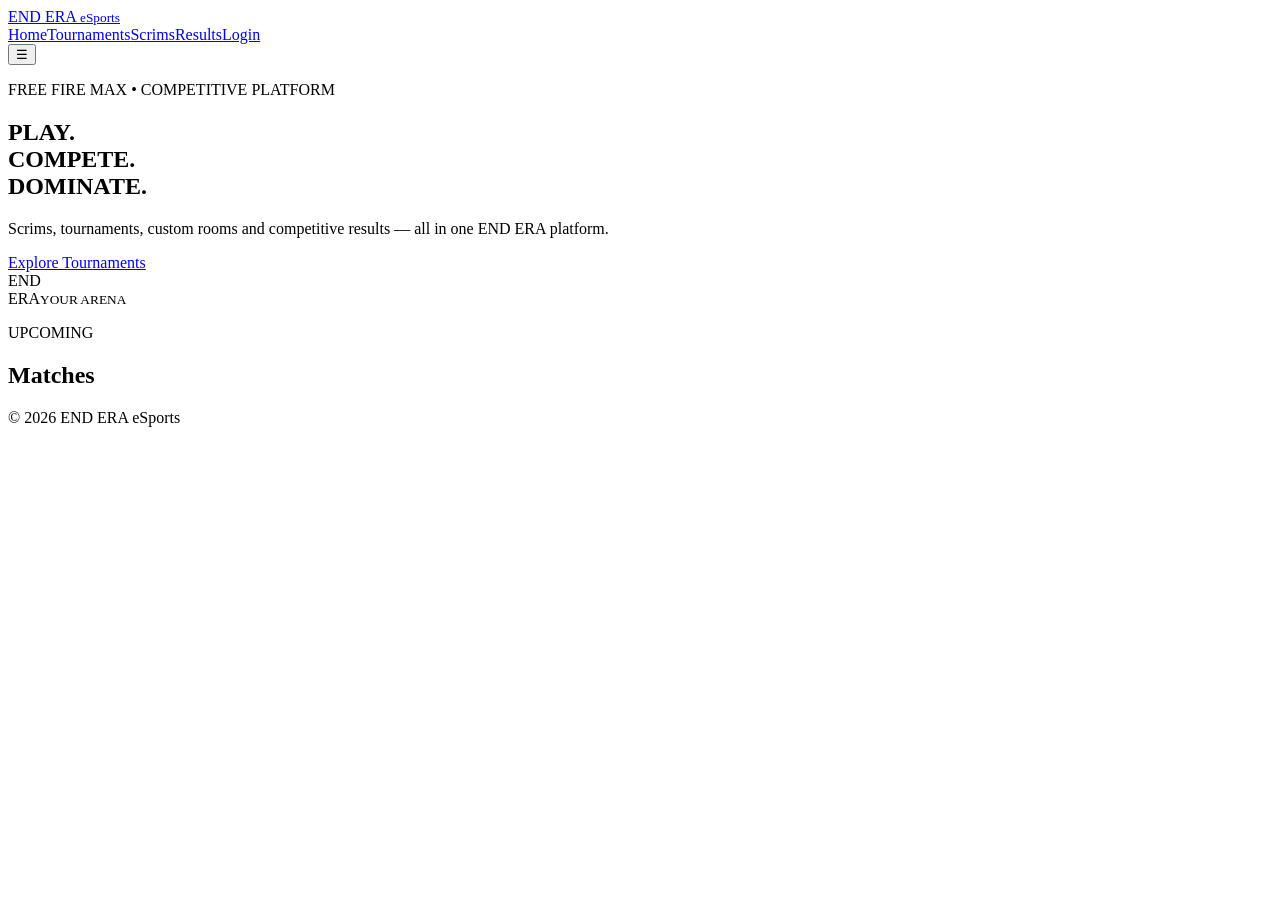
==== index.html @ c97c5773 "Add files via upload" ====
<!doctype html><html><head><meta charset="utf-8"><meta name="viewport" content="width=device-width,initial-scale=1"><title>END ERA eSports</title><link rel="stylesheet" href="assets/style.css"></head><body><header><a class="logo" href="index.html">END ERA <small>eSports</small></a><nav><a href="index.html">Home</a><a href="tournaments.html">Tournaments</a><a href="scrims.html">Scrims</a><a href="results.html">Results</a><a href="login.html">Login</a></nav><button onclick="menu()">☰</button></header><main><section class="hero"><div><p class="gold">FREE FIRE MAX • COMPETITIVE PLATFORM</p><h1>PLAY.<br><span>COMPETE.</span><br>DOMINATE.</h1><p>Scrims, tournaments, custom rooms and competitive results — all in one END ERA platform.</p><a class="btn" href="tournaments.html">Explore Tournaments</a></div><div class="heroMark">END<br>ERA<small>YOUR ARENA</small></div></section><section class="section"><p class="gold">UPCOMING</p><h2>Matches</h2><div id="matches" class="grid"></div></section></main><footer>© 2026 END ERA eSports</footer><script src="assets/app.js"></script><script>renderMatches()</script></body></html>
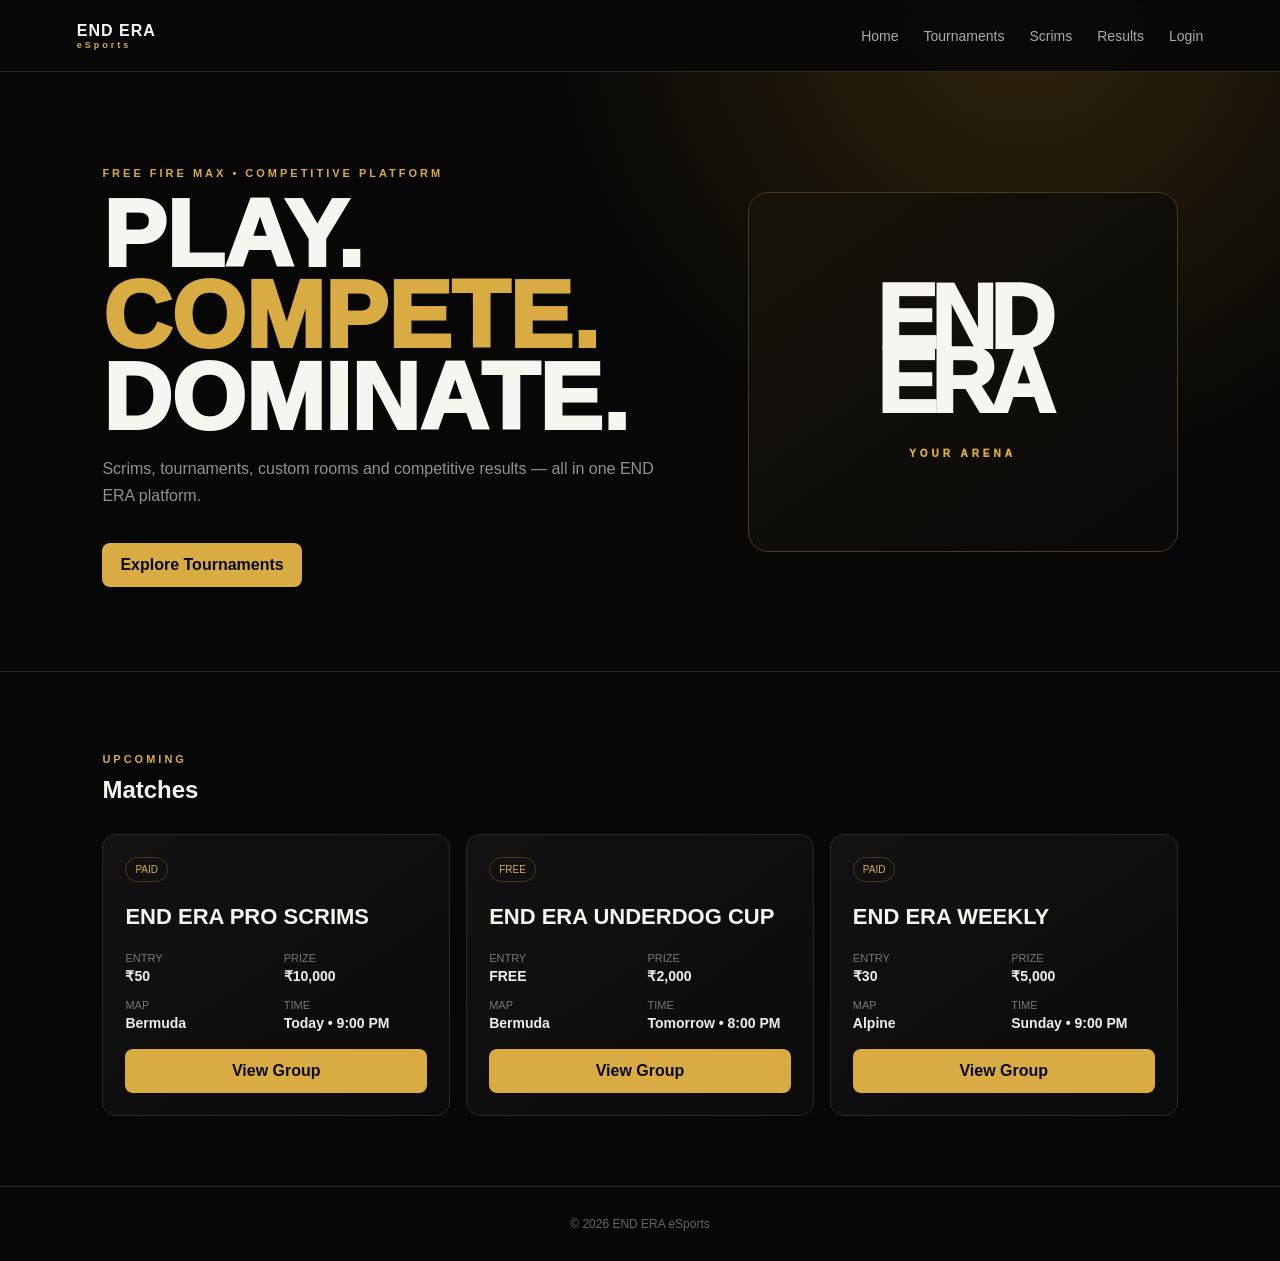
==== commit 7a96e897: "Add files via upload" ====
--- a/index.html
+++ b/index.html
@@ -1 +1 @@
-<!doctype html><html><head><meta charset="utf-8"><meta name="viewport" content="width=device-width,initial-scale=1"><title>END ERA eSports</title><link rel="stylesheet" href="assets/style.css"></head><body><header><a class="logo" href="index.html">END ERA <small>eSports</small></a><nav><a href="index.html">Home</a><a href="tournaments.html">Tournaments</a><a href="scrims.html">Scrims</a><a href="results.html">Results</a><a href="login.html">Login</a></nav><button onclick="menu()">☰</button></header><main><section class="hero"><div><p class="gold">FREE FIRE MAX • COMPETITIVE PLATFORM</p><h1>PLAY.<br><span>COMPETE.</span><br>DOMINATE.</h1><p>Scrims, tournaments, custom rooms and competitive results — all in one END ERA platform.</p><a class="btn" href="tournaments.html">Explore Tournaments</a></div><div class="heroMark">END<br>ERA<small>YOUR ARENA</small></div></section><section class="section"><p class="gold">UPCOMING</p><h2>Matches</h2><div id="matches" class="grid"></div></section></main><footer>© 2026 END ERA eSports</footer><script src="assets/app.js"></script><script>renderMatches()</script></body></html>+<!doctype html><html><head><meta charset="utf-8"><meta name="viewport" content="width=device-width,initial-scale=1"><title>END ERA eSports</title><link rel="stylesheet" href="style.css"></head><body><header><a class="logo" href="index.html">END ERA <small>eSports</small></a><nav><a href="index.html">Home</a><a href="tournaments.html">Tournaments</a><a href="scrims.html">Scrims</a><a href="results.html">Results</a><a href="login.html">Login</a></nav><button onclick="menu()">☰</button></header><main><section class="hero"><div><p class="gold">FREE FIRE MAX • COMPETITIVE PLATFORM</p><h1>PLAY.<br><span>COMPETE.</span><br>DOMINATE.</h1><p>Scrims, tournaments, custom rooms and competitive results — all in one END ERA platform.</p><a class="btn" href="tournaments.html">Explore Tournaments</a></div><div class="heroMark">END<br>ERA<small>YOUR ARENA</small></div></section><section class="section"><p class="gold">UPCOMING</p><h2>Matches</h2><div id="matches" class="grid"></div></section></main><footer>© 2026 END ERA eSports</footer><script src="app.js"></script><script>renderMatches()</script></body></html>
--- a/style.css
+++ b/style.css
@@ -0,0 +1 @@
+:root{--bg:#070707;--card:#101010;--gold:#d9ab43;--text:#f7f5ef;--muted:#929292;--line:#292929}*{box-sizing:border-box}body{margin:0;background:radial-gradient(circle at 80% 0,#30240b 0,transparent 30%),var(--bg);color:var(--text);font-family:Arial,sans-serif}a{text-decoration:none;color:inherit}header{height:72px;padding:0 6%;display:flex;align-items:center;justify-content:space-between;border-bottom:1px solid var(--line);position:sticky;top:0;background:#080808ee;backdrop-filter:blur(10px);z-index:5}.logo{font-weight:900;letter-spacing:1px}.logo small{display:block;color:var(--gold);font-size:9px;letter-spacing:3px}nav{display:flex;gap:25px;color:#aaa;font-size:14px}nav a:hover,nav .active{color:var(--gold)}header button{display:none;background:none;color:white;border:0;font-size:24px}.hero{min-height:600px;padding:80px 8%;display:grid;grid-template-columns:1.2fr .8fr;align-items:center;border-bottom:1px solid var(--line)}.gold{color:var(--gold);letter-spacing:3px;font-size:11px;font-weight:bold}.hero h1{font-size:clamp(52px,8vw,95px);line-height:.86;margin:15px 0;font-weight:950}.hero h1 span{color:var(--gold)}.hero p:not(.gold){color:var(--muted);max-width:580px;line-height:1.7}.btn{display:inline-flex;align-items:center;justify-content:center;padding:13px 18px;background:var(--gold);color:#090909;border:0;border-radius:8px;font-weight:bold;cursor:pointer;margin-top:18px}.heroMark{height:360px;border:1px solid #4b3b18;border-radius:20px;background:linear-gradient(145deg,#17130b,#090909);display:grid;place-content:center;text-align:center;font-size:90px;font-weight:950;line-height:.72;letter-spacing:-6px}.heroMark small{display:block;color:var(--gold);font-size:10px;letter-spacing:4px;margin-top:35px}.section,.page{max-width:1400px;margin:auto;padding:70px 8%}.section h2,.page h1{margin:8px 0 30px}.grid{display:grid;grid-template-columns:repeat(3,1fr);gap:16px}.card,.panel{background:linear-gradient(145deg,#121212,#0b0b0b);border:1px solid var(--line);border-radius:14px;padding:22px}.card:hover{border-color:#5a451b}.card h2{font-size:22px;margin:22px 0}.tag{display:inline-block;border:1px solid #4b3b19;color:var(--gold);padding:6px 9px;border-radius:20px;font-size:10px}.meta{display:grid;grid-template-columns:1fr 1fr;gap:15px;color:#777;font-size:11px}.meta b{display:block;color:#eee;font-size:14px;margin-top:4px}.full{width:100%}.tabs{display:flex;gap:8px;margin-bottom:20px}.tabs button{background:#111;color:#aaa;border:1px solid var(--line);padding:10px 18px;border-radius:8px}.tabs button:hover{border-color:var(--gold);color:var(--gold)}table{width:100%;border-collapse:collapse}th,td{text-align:left;padding:15px;border-bottom:1px solid var(--line)}th{color:var(--gold);font-size:11px}.auth{min-height:calc(100vh - 72px);display:grid;place-items:center;padding:30px}.auth .panel{width:min(430px,100%)}input,select{width:100%;padding:13px;margin:8px 0 13px;background:#080808;color:white;border:1px solid var(--line);border-radius:8px}label{color:#aaa;font-size:12px}.stats{display:grid;grid-template-columns:repeat(3,1fr);gap:16px;margin-bottom:25px}.stats div{padding:22px;background:#111;border:1px solid var(--line);border-radius:12px;text-align:center}.stats b{display:block;color:var(--gold);font-size:35px}.stats span{color:#888;font-size:12px}.adminGrid{display:grid;grid-template-columns:1fr 1fr;gap:16px;margin-bottom:20px}.row{display:flex;justify-content:space-between;gap:10px;padding:15px 0;border-bottom:1px solid var(--line);color:#aaa}.row b{color:#eee}.row a{color:var(--gold)}.room{text-align:center;padding:75px 8%;border-bottom:1px solid var(--line)}.room h1{font-size:clamp(45px,8vw,80px);margin:10px}.count{margin:30px auto 0;width:min(400px,100%);border:1px solid #4b3b18;border-radius:14px;padding:22px;background:#100e09}.count b{display:block;color:var(--gold);font-size:32px}.count small{color:#888}.roomGrid{max-width:1000px;margin:auto;padding:50px 8%;display:grid;grid-template-columns:1fr 1fr;gap:16px}.secret{padding:16px;background:#080808;border:1px solid var(--line);border-radius:9px;margin:12px 0}.secret small{display:block;color:#777}.secret b{font-size:23px;letter-spacing:2px}.secret button{float:right;margin-top:-25px;background:#222;color:var(--gold);border:1px solid #444;padding:7px;border-radius:6px}.teams span{display:block;padding:14px;border-bottom:1px solid var(--line)}footer{text-align:center;color:#666;border-top:1px solid var(--line);padding:30px;font-size:12px}.muted{color:var(--muted)}@media(max-width:800px){header button{display:block}nav{display:none;position:absolute;top:72px;left:0;right:0;background:#090909;padding:20px;flex-direction:column;border-bottom:1px solid var(--line)}nav.show{display:flex}.hero{grid-template-columns:1fr;padding:55px 6%}.heroMark{height:260px;font-size:65px}.section,.page{padding:55px 6%}.grid,.adminGrid,.roomGrid{grid-template-columns:1fr}.stats{grid-template-columns:1fr 1fr}.room{padding:55px 6%}}
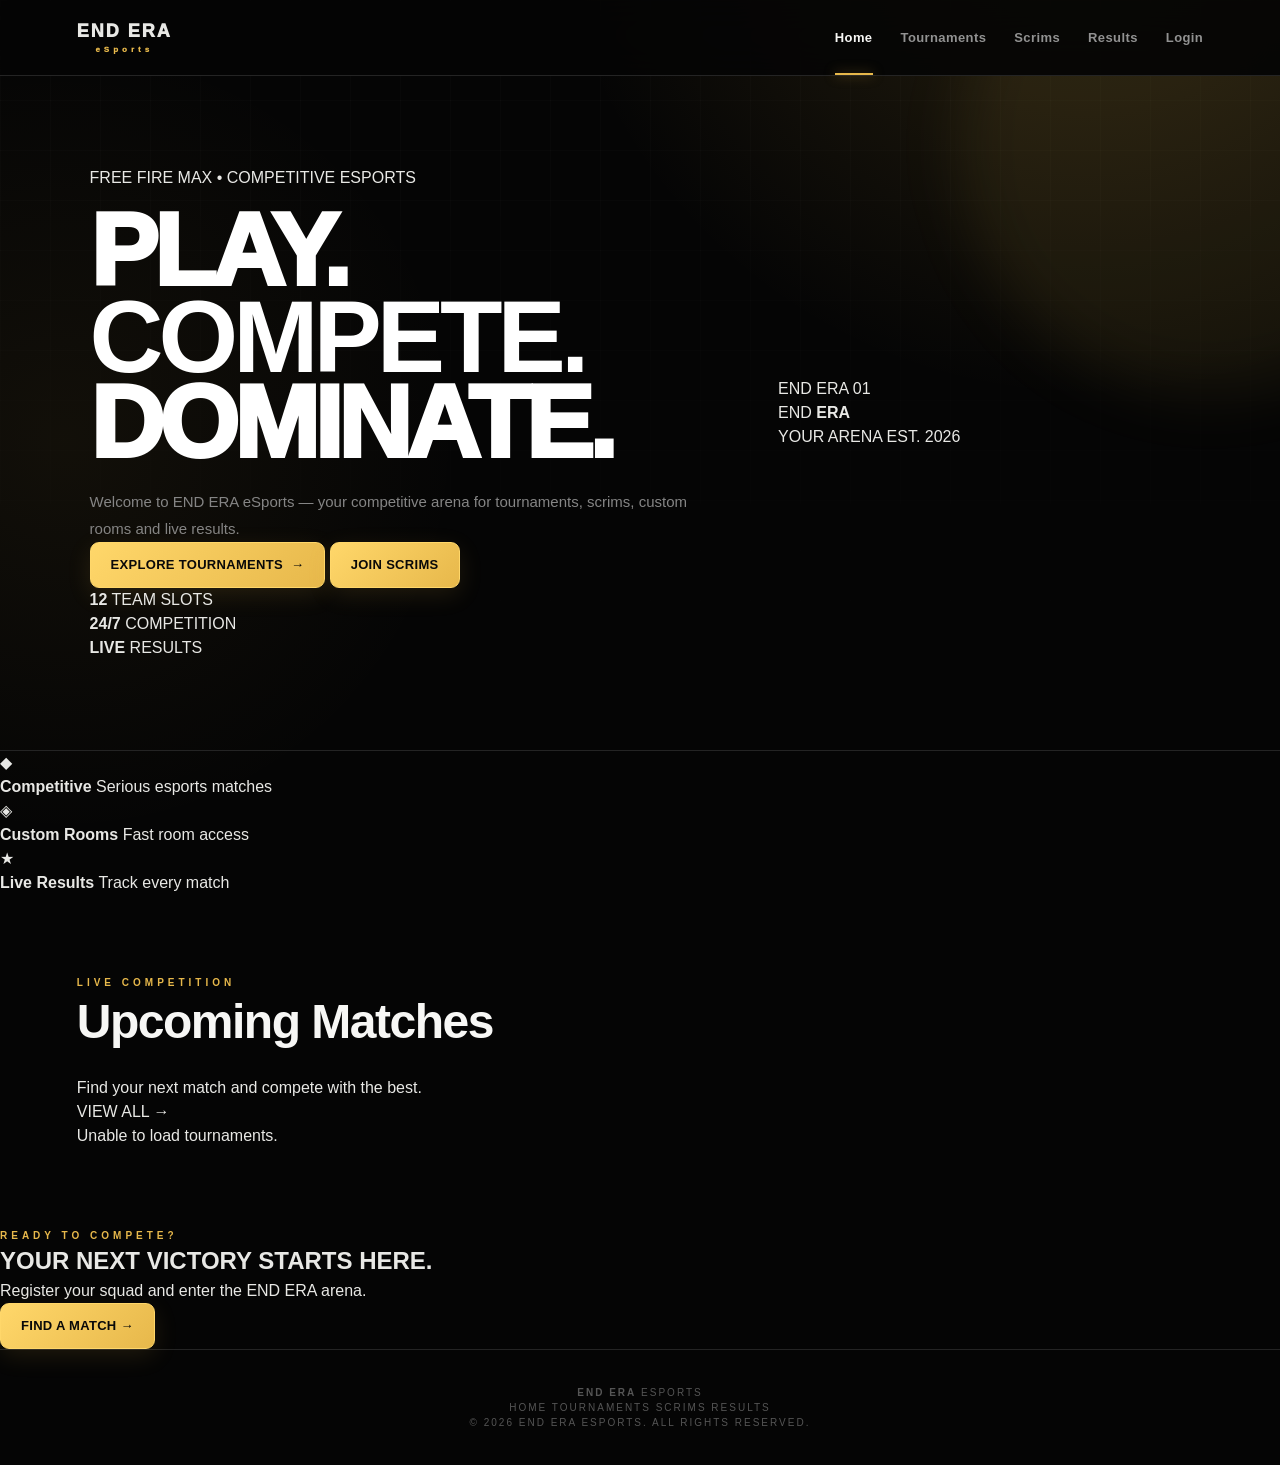
==== commit 7940d743: "Update index.html" ====
--- a/index.html
+++ b/index.html
@@ -1 +1,241 @@
-<!doctype html><html><head><meta charset="utf-8"><meta name="viewport" content="width=device-width,initial-scale=1"><title>END ERA eSports</title><link rel="stylesheet" href="style.css"></head><body><header><a class="logo" href="index.html">END ERA <small>eSports</small></a><nav><a href="index.html">Home</a><a href="tournaments.html">Tournaments</a><a href="scrims.html">Scrims</a><a href="results.html">Results</a><a href="login.html">Login</a></nav><button onclick="menu()">☰</button></header><main><section class="hero"><div><p class="gold">FREE FIRE MAX • COMPETITIVE PLATFORM</p><h1>PLAY.<br><span>COMPETE.</span><br>DOMINATE.</h1><p>Scrims, tournaments, custom rooms and competitive results — all in one END ERA platform.</p><a class="btn" href="tournaments.html">Explore Tournaments</a></div><div class="heroMark">END<br>ERA<small>YOUR ARENA</small></div></section><section class="section"><p class="gold">UPCOMING</p><h2>Matches</h2><div id="matches" class="grid"></div></section></main><footer>© 2026 END ERA eSports</footer><script src="app.js"></script><script>renderMatches()</script></body></html>+<!doctype html>
+<html lang="en">
+<head>
+  <meta charset="utf-8">
+  <meta name="viewport" content="width=device-width,initial-scale=1">
+  <meta name="theme-color" content="#080808">
+
+  <title>END ERA eSports | Free Fire MAX</title>
+
+  <link rel="stylesheet" href="style.css">
+</head>
+
+<body>
+
+<header class="site-header">
+
+  <a class="logo" href="index.html">
+    END ERA
+    <small>eSports</small>
+  </a>
+
+  <nav>
+    <a class="active" href="index.html">Home</a>
+    <a href="tournaments.html">Tournaments</a>
+    <a href="scrims.html">Scrims</a>
+    <a href="results.html">Results</a>
+    <a href="login.html">Login</a>
+  </nav>
+
+  <button class="menu-btn" onclick="menu()" aria-label="Menu">
+    ☰
+  </button>
+
+</header>
+
+
+<main>
+
+  <!-- HERO -->
+
+  <section class="hero">
+
+    <div class="hero-content">
+
+      <div class="hero-badge">
+        <span></span>
+        FREE FIRE MAX • COMPETITIVE ESPORTS
+      </div>
+
+      <h1>
+        PLAY.
+        <strong>COMPETE.</strong>
+        DOMINATE.
+      </h1>
+
+      <p class="hero-text">
+        Welcome to END ERA eSports — your competitive arena for
+        tournaments, scrims, custom rooms and live results.
+      </p>
+
+      <div class="hero-actions">
+
+        <a class="btn btn-primary" href="tournaments.html">
+          EXPLORE TOURNAMENTS
+          <span>→</span>
+        </a>
+
+        <a class="btn btn-outline" href="scrims.html">
+          JOIN SCRIMS
+        </a>
+
+      </div>
+
+      <div class="hero-stats">
+
+        <div>
+          <strong>12</strong>
+          <span>TEAM SLOTS</span>
+        </div>
+
+        <div>
+          <strong>24/7</strong>
+          <span>COMPETITION</span>
+        </div>
+
+        <div>
+          <strong>LIVE</strong>
+          <span>RESULTS</span>
+        </div>
+
+      </div>
+
+    </div>
+
+
+    <div class="hero-visual">
+
+      <div class="hero-glow"></div>
+
+      <div class="hero-card">
+
+        <div class="hero-card-top">
+          <span>END ERA</span>
+          <span>01</span>
+        </div>
+
+        <div class="hero-logo">
+          END
+          <b>ERA</b>
+        </div>
+
+        <div class="hero-card-bottom">
+          <span>YOUR ARENA</span>
+          <span>EST. 2026</span>
+        </div>
+
+      </div>
+
+    </div>
+
+  </section>
+
+
+  <!-- FEATURE STRIP -->
+
+  <section class="feature-strip">
+
+    <div class="feature">
+      <div class="feature-icon">◆</div>
+      <div>
+        <strong>Competitive</strong>
+        <span>Serious esports matches</span>
+      </div>
+    </div>
+
+    <div class="feature">
+      <div class="feature-icon">◈</div>
+      <div>
+        <strong>Custom Rooms</strong>
+        <span>Fast room access</span>
+      </div>
+    </div>
+
+    <div class="feature">
+      <div class="feature-icon">★</div>
+      <div>
+        <strong>Live Results</strong>
+        <span>Track every match</span>
+      </div>
+    </div>
+
+  </section>
+
+
+  <!-- UPCOMING MATCHES -->
+
+  <section class="section matches-section">
+
+    <div class="section-heading">
+
+      <div>
+        <p class="gold">LIVE COMPETITION</p>
+        <h2>Upcoming Matches</h2>
+        <p class="section-subtitle">
+          Find your next match and compete with the best.
+        </p>
+      </div>
+
+      <a class="view-all" href="tournaments.html">
+        VIEW ALL →
+      </a>
+
+    </div>
+
+    <div id="matches" class="grid">
+      <div class="loading-card">
+        Loading matches...
+      </div>
+    </div>
+
+  </section>
+
+
+  <!-- CTA -->
+
+  <section class="cta-section">
+
+    <div class="cta-inner">
+
+      <p class="gold">READY TO COMPETE?</p>
+
+      <h2>
+        YOUR NEXT
+        <span>VICTORY</span>
+        STARTS HERE.
+      </h2>
+
+      <p>
+        Register your squad and enter the END ERA arena.
+      </p>
+
+      <a class="btn btn-primary" href="tournaments.html">
+        FIND A MATCH →
+      </a>
+
+    </div>
+
+  </section>
+
+</main>
+
+
+<footer>
+
+  <div class="footer-brand">
+    <strong>END ERA</strong>
+    <span>eSports</span>
+  </div>
+
+  <div class="footer-links">
+    <a href="index.html">Home</a>
+    <a href="tournaments.html">Tournaments</a>
+    <a href="scrims.html">Scrims</a>
+    <a href="results.html">Results</a>
+  </div>
+
+  <p>
+    © 2026 END ERA eSports. All rights reserved.
+  </p>
+
+</footer>
+
+
+<script src="app.js"></script>
+
+<script>
+  renderMatches();
+</script>
+
+</body>
+</html>
--- a/style.css
+++ b/style.css
@@ -1 +1,1133 @@
-:root{--bg:#070707;--card:#101010;--gold:#d9ab43;--text:#f7f5ef;--muted:#929292;--line:#292929}*{box-sizing:border-box}body{margin:0;background:radial-gradient(circle at 80% 0,#30240b 0,transparent 30%),var(--bg);color:var(--text);font-family:Arial,sans-serif}a{text-decoration:none;color:inherit}header{height:72px;padding:0 6%;display:flex;align-items:center;justify-content:space-between;border-bottom:1px solid var(--line);position:sticky;top:0;background:#080808ee;backdrop-filter:blur(10px);z-index:5}.logo{font-weight:900;letter-spacing:1px}.logo small{display:block;color:var(--gold);font-size:9px;letter-spacing:3px}nav{display:flex;gap:25px;color:#aaa;font-size:14px}nav a:hover,nav .active{color:var(--gold)}header button{display:none;background:none;color:white;border:0;font-size:24px}.hero{min-height:600px;padding:80px 8%;display:grid;grid-template-columns:1.2fr .8fr;align-items:center;border-bottom:1px solid var(--line)}.gold{color:var(--gold);letter-spacing:3px;font-size:11px;font-weight:bold}.hero h1{font-size:clamp(52px,8vw,95px);line-height:.86;margin:15px 0;font-weight:950}.hero h1 span{color:var(--gold)}.hero p:not(.gold){color:var(--muted);max-width:580px;line-height:1.7}.btn{display:inline-flex;align-items:center;justify-content:center;padding:13px 18px;background:var(--gold);color:#090909;border:0;border-radius:8px;font-weight:bold;cursor:pointer;margin-top:18px}.heroMark{height:360px;border:1px solid #4b3b18;border-radius:20px;background:linear-gradient(145deg,#17130b,#090909);display:grid;place-content:center;text-align:center;font-size:90px;font-weight:950;line-height:.72;letter-spacing:-6px}.heroMark small{display:block;color:var(--gold);font-size:10px;letter-spacing:4px;margin-top:35px}.section,.page{max-width:1400px;margin:auto;padding:70px 8%}.section h2,.page h1{margin:8px 0 30px}.grid{display:grid;grid-template-columns:repeat(3,1fr);gap:16px}.card,.panel{background:linear-gradient(145deg,#121212,#0b0b0b);border:1px solid var(--line);border-radius:14px;padding:22px}.card:hover{border-color:#5a451b}.card h2{font-size:22px;margin:22px 0}.tag{display:inline-block;border:1px solid #4b3b19;color:var(--gold);padding:6px 9px;border-radius:20px;font-size:10px}.meta{display:grid;grid-template-columns:1fr 1fr;gap:15px;color:#777;font-size:11px}.meta b{display:block;color:#eee;font-size:14px;margin-top:4px}.full{width:100%}.tabs{display:flex;gap:8px;margin-bottom:20px}.tabs button{background:#111;color:#aaa;border:1px solid var(--line);padding:10px 18px;border-radius:8px}.tabs button:hover{border-color:var(--gold);color:var(--gold)}table{width:100%;border-collapse:collapse}th,td{text-align:left;padding:15px;border-bottom:1px solid var(--line)}th{color:var(--gold);font-size:11px}.auth{min-height:calc(100vh - 72px);display:grid;place-items:center;padding:30px}.auth .panel{width:min(430px,100%)}input,select{width:100%;padding:13px;margin:8px 0 13px;background:#080808;color:white;border:1px solid var(--line);border-radius:8px}label{color:#aaa;font-size:12px}.stats{display:grid;grid-template-columns:repeat(3,1fr);gap:16px;margin-bottom:25px}.stats div{padding:22px;background:#111;border:1px solid var(--line);border-radius:12px;text-align:center}.stats b{display:block;color:var(--gold);font-size:35px}.stats span{color:#888;font-size:12px}.adminGrid{display:grid;grid-template-columns:1fr 1fr;gap:16px;margin-bottom:20px}.row{display:flex;justify-content:space-between;gap:10px;padding:15px 0;border-bottom:1px solid var(--line);color:#aaa}.row b{color:#eee}.row a{color:var(--gold)}.room{text-align:center;padding:75px 8%;border-bottom:1px solid var(--line)}.room h1{font-size:clamp(45px,8vw,80px);margin:10px}.count{margin:30px auto 0;width:min(400px,100%);border:1px solid #4b3b18;border-radius:14px;padding:22px;background:#100e09}.count b{display:block;color:var(--gold);font-size:32px}.count small{color:#888}.roomGrid{max-width:1000px;margin:auto;padding:50px 8%;display:grid;grid-template-columns:1fr 1fr;gap:16px}.secret{padding:16px;background:#080808;border:1px solid var(--line);border-radius:9px;margin:12px 0}.secret small{display:block;color:#777}.secret b{font-size:23px;letter-spacing:2px}.secret button{float:right;margin-top:-25px;background:#222;color:var(--gold);border:1px solid #444;padding:7px;border-radius:6px}.teams span{display:block;padding:14px;border-bottom:1px solid var(--line)}footer{text-align:center;color:#666;border-top:1px solid var(--line);padding:30px;font-size:12px}.muted{color:var(--muted)}@media(max-width:800px){header button{display:block}nav{display:none;position:absolute;top:72px;left:0;right:0;background:#090909;padding:20px;flex-direction:column;border-bottom:1px solid var(--line)}nav.show{display:flex}.hero{grid-template-columns:1fr;padding:55px 6%}.heroMark{height:260px;font-size:65px}.section,.page{padding:55px 6%}.grid,.adminGrid,.roomGrid{grid-template-columns:1fr}.stats{grid-template-columns:1fr 1fr}.room{padding:55px 6%}}+:root{
+  --bg:#050505;
+  --bg2:#090909;
+  --card:#0d0d0d;
+  --card2:#121212;
+  --gold:#e7b84b;
+  --gold2:#ffd76a;
+  --white:#f7f7f5;
+  --text:#e8e8e5;
+  --muted:#858585;
+  --muted2:#5d5d5d;
+  --line:#242424;
+  --line2:#303030;
+  --green:#35d47a;
+  --red:#ff4d5f;
+  --blue:#55aaff;
+  --shadow:0 15px 45px rgba(0,0,0,.45);
+}
+
+*{
+  box-sizing:border-box;
+  margin:0;
+  padding:0;
+}
+
+html{
+  scroll-behavior:smooth;
+}
+
+body{
+  min-height:100vh;
+  background:
+    radial-gradient(
+      circle at 85% -10%,
+      rgba(231,184,75,.16),
+      transparent 28%
+    ),
+    radial-gradient(
+      circle at 5% 30%,
+      rgba(231,184,75,.06),
+      transparent 25%
+    ),
+    var(--bg);
+  color:var(--text);
+  font-family:Inter,Arial,Helvetica,sans-serif;
+  line-height:1.5;
+}
+
+body:before{
+  content:"";
+  position:fixed;
+  inset:0;
+  pointer-events:none;
+  background-image:
+    linear-gradient(rgba(255,255,255,.018) 1px,transparent 1px),
+    linear-gradient(90deg,rgba(255,255,255,.018) 1px,transparent 1px);
+  background-size:50px 50px;
+  mask-image:linear-gradient(to bottom,black,transparent 80%);
+  z-index:-1;
+}
+
+a{
+  color:inherit;
+  text-decoration:none;
+}
+
+button,
+input,
+select,
+textarea{
+  font:inherit;
+}
+
+button{
+  cursor:pointer;
+}
+
+/* =========================
+   HEADER
+========================= */
+
+header{
+  height:76px;
+  padding:0 6%;
+  display:flex;
+  align-items:center;
+  justify-content:space-between;
+  gap:25px;
+
+  position:sticky;
+  top:0;
+  z-index:100;
+
+  background:rgba(5,5,5,.88);
+  backdrop-filter:blur(18px);
+
+  border-bottom:1px solid var(--line);
+}
+
+.logo{
+  font-size:18px;
+  font-weight:950;
+  letter-spacing:2px;
+  line-height:1;
+  white-space:nowrap;
+}
+
+.logo small{
+  display:block;
+  margin-top:6px;
+  color:var(--gold);
+  font-size:8px;
+  letter-spacing:4px;
+  text-align:center;
+}
+
+nav{
+  display:flex;
+  align-items:center;
+  gap:28px;
+}
+
+nav a{
+  position:relative;
+  color:#929292;
+  font-size:13px;
+  font-weight:700;
+  letter-spacing:.4px;
+  padding:28px 0;
+  transition:.2s;
+}
+
+nav a:hover,
+nav a.active{
+  color:var(--white);
+}
+
+nav a.active:after{
+  content:"";
+  position:absolute;
+  bottom:0;
+  left:0;
+  right:0;
+  height:2px;
+  background:var(--gold);
+  box-shadow:0 0 12px rgba(231,184,75,.5);
+}
+
+header>button{
+  display:none;
+  background:none;
+  border:0;
+  color:white;
+  font-size:25px;
+}
+
+/* =========================
+   GLOBAL
+========================= */
+
+main{
+  min-height:calc(100vh - 76px);
+}
+
+.section,
+.page{
+  width:min(1400px,100%);
+  margin:auto;
+  padding:80px 6%;
+}
+
+.gold{
+  color:var(--gold);
+  font-size:10px;
+  font-weight:900;
+  letter-spacing:4px;
+  text-transform:uppercase;
+}
+
+.section h2,
+.page h1{
+  color:var(--white);
+  margin:8px 0 30px;
+  font-size:clamp(30px,5vw,48px);
+  line-height:1;
+  letter-spacing:-1.5px;
+}
+
+/* =========================
+   HERO
+========================= */
+
+.hero{
+  min-height:650px;
+  padding:90px 7%;
+  display:grid;
+  grid-template-columns:1.2fr .8fr;
+  align-items:center;
+  gap:70px;
+
+  position:relative;
+  overflow:hidden;
+
+  border-bottom:1px solid var(--line);
+}
+
+.hero:before{
+  content:"";
+  position:absolute;
+  width:500px;
+  height:500px;
+  right:-180px;
+  top:-180px;
+  border-radius:50%;
+  background:rgba(231,184,75,.08);
+  filter:blur(30px);
+}
+
+.hero h1{
+  margin:18px 0 22px;
+  max-width:800px;
+  color:white;
+  font-size:clamp(55px,8vw,105px);
+  font-weight:950;
+  line-height:.84;
+  letter-spacing:-5px;
+}
+
+.hero h1 span{
+  color:var(--gold);
+}
+
+.hero p:not(.gold){
+  max-width:620px;
+  color:var(--muted);
+  line-height:1.8;
+  font-size:15px;
+}
+
+.heroMark{
+  min-height:390px;
+  display:grid;
+  place-content:center;
+  text-align:center;
+
+  background:
+    linear-gradient(
+      145deg,
+      rgba(231,184,75,.11),
+      rgba(255,255,255,.015) 45%,
+      #050505
+    );
+
+  border:1px solid #4c3b19;
+  border-radius:24px;
+  box-shadow:
+    inset 0 0 80px rgba(231,184,75,.04),
+    var(--shadow);
+
+  font-size:105px;
+  font-weight:950;
+  line-height:.7;
+  letter-spacing:-8px;
+}
+
+.heroMark small{
+  display:block;
+  margin-top:38px;
+  color:var(--gold);
+  font-size:10px;
+  letter-spacing:6px;
+}
+
+/* =========================
+   BUTTONS
+========================= */
+
+.btn{
+  min-height:46px;
+  display:inline-flex;
+  align-items:center;
+  justify-content:center;
+  gap:8px;
+
+  padding:12px 20px;
+
+  background:linear-gradient(
+    135deg,
+    var(--gold2),
+    var(--gold)
+  );
+
+  color:#090909;
+  border:1px solid var(--gold2);
+  border-radius:9px;
+
+  font-size:13px;
+  font-weight:900;
+  letter-spacing:.3px;
+
+  transition:
+    transform .2s,
+    box-shadow .2s,
+    filter .2s;
+
+  box-shadow:0 7px 25px rgba(231,184,75,.12);
+}
+
+.btn:hover{
+  transform:translateY(-2px);
+  filter:brightness(1.08);
+  box-shadow:0 10px 30px rgba(231,184,75,.2);
+}
+
+.btn:active{
+  transform:translateY(0);
+}
+
+.full{
+  width:100%;
+}
+
+/* =========================
+   CARDS
+========================= */
+
+.grid{
+  display:grid;
+  grid-template-columns:repeat(3,1fr);
+  gap:18px;
+}
+
+.card,
+.panel{
+  position:relative;
+  overflow:hidden;
+
+  background:
+    linear-gradient(
+      145deg,
+      rgba(255,255,255,.035),
+      rgba(255,255,255,.008)
+    ),
+    var(--card);
+
+  border:1px solid var(--line);
+  border-radius:16px;
+  padding:22px;
+
+  box-shadow:0 10px 35px rgba(0,0,0,.18);
+
+  transition:
+    transform .2s,
+    border-color .2s,
+    box-shadow .2s;
+}
+
+.card:before,
+.panel:before{
+  content:"";
+  position:absolute;
+  left:0;
+  top:0;
+  width:45%;
+  height:1px;
+  background:linear-gradient(
+    90deg,
+    var(--gold),
+    transparent
+  );
+  opacity:.6;
+}
+
+.card:hover{
+  transform:translateY(-3px);
+  border-color:#4c3b19;
+  box-shadow:0 18px 45px rgba(0,0,0,.35);
+}
+
+.card h2{
+  margin:18px 0;
+  color:#fff;
+  font-size:21px;
+}
+
+.tag{
+  display:inline-flex;
+  align-items:center;
+
+  padding:6px 10px;
+
+  border:1px solid #59451d;
+  border-radius:30px;
+
+  color:var(--gold);
+  background:rgba(231,184,75,.04);
+
+  font-size:9px;
+  font-weight:900;
+  letter-spacing:1.5px;
+  text-transform:uppercase;
+}
+
+.meta{
+  display:grid;
+  grid-template-columns:1fr 1fr;
+  gap:14px;
+  margin-top:20px;
+}
+
+.meta span{
+  color:#666;
+  font-size:9px;
+  font-weight:700;
+  letter-spacing:1px;
+}
+
+.meta b{
+  display:block;
+  margin-top:5px;
+  color:#eee;
+  font-size:14px;
+  letter-spacing:0;
+}
+
+/* =========================
+   TABS
+========================= */
+
+.tabs{
+  display:flex;
+  gap:8px;
+  margin-bottom:24px;
+  flex-wrap:wrap;
+}
+
+.tabs button{
+  padding:10px 18px;
+  color:#888;
+  background:#0c0c0c;
+  border:1px solid var(--line);
+  border-radius:8px;
+  font-size:12px;
+  font-weight:800;
+}
+
+.tabs button:hover,
+.tabs button.active{
+  color:var(--gold);
+  border-color:#5a451c;
+  background:rgba(231,184,75,.05);
+}
+
+/* =========================
+   TABLE
+========================= */
+
+table{
+  width:100%;
+  border-collapse:collapse;
+  overflow:hidden;
+}
+
+th{
+  color:var(--gold);
+  background:#0a0a0a;
+  padding:14px;
+  text-align:left;
+  font-size:10px;
+  letter-spacing:1px;
+  text-transform:uppercase;
+}
+
+td{
+  padding:14px;
+  border-bottom:1px solid var(--line);
+  color:#d4d4d4;
+  font-size:13px;
+}
+
+tr:hover td{
+  background:rgba(255,255,255,.018);
+}
+
+/* =========================
+   FORMS
+========================= */
+
+.auth{
+  min-height:calc(100vh - 76px);
+  display:grid;
+  place-items:center;
+  padding:40px 20px;
+}
+
+.auth .panel{
+  width:min(450px,100%);
+}
+
+.auth .panel h1{
+  margin:8px 0 25px;
+}
+
+label{
+  display:block;
+  margin:12px 0 6px;
+  color:#999;
+  font-size:11px;
+  font-weight:700;
+  letter-spacing:.5px;
+}
+
+input,
+select,
+textarea{
+  width:100%;
+  min-height:46px;
+
+  padding:12px 14px;
+
+  background:#080808;
+  color:white;
+
+  border:1px solid var(--line);
+  border-radius:9px;
+
+  outline:none;
+
+  transition:.2s;
+}
+
+textarea{
+  min-height:110px;
+  resize:vertical;
+}
+
+input:focus,
+select:focus,
+textarea:focus{
+  border-color:#725a25;
+  box-shadow:0 0 0 3px rgba(231,184,75,.07);
+}
+
+/* =========================
+   STATS
+========================= */
+
+.stats{
+  display:grid;
+  grid-template-columns:repeat(3,1fr);
+  gap:16px;
+  margin-bottom:25px;
+}
+
+.stats div{
+  padding:25px 18px;
+  text-align:center;
+
+  background:#0d0d0d;
+  border:1px solid var(--line);
+  border-radius:14px;
+}
+
+.stats b{
+  display:block;
+  color:var(--gold);
+  font-size:38px;
+  line-height:1;
+}
+
+.stats span{
+  display:block;
+  margin-top:8px;
+  color:#777;
+  font-size:11px;
+  text-transform:uppercase;
+  letter-spacing:1px;
+}
+
+/* =========================
+   ADMIN
+========================= */
+
+.adminGrid{
+  display:grid;
+  grid-template-columns:1fr 1fr;
+  gap:18px;
+  margin-bottom:20px;
+}
+
+.row{
+  display:flex;
+  align-items:center;
+  justify-content:space-between;
+  gap:12px;
+
+  padding:15px 0;
+
+  border-bottom:1px solid var(--line);
+
+  color:#999;
+  font-size:13px;
+}
+
+.row:last-child{
+  border-bottom:0;
+}
+
+.row b{
+  color:#eee;
+}
+
+.row a{
+  color:var(--gold);
+}
+
+/* =========================
+   STATUS
+========================= */
+
+.status{
+  display:inline-flex;
+  align-items:center;
+  gap:6px;
+
+  padding:6px 10px;
+
+  border-radius:30px;
+
+  font-size:9px;
+  font-weight:900;
+  letter-spacing:1px;
+  text-transform:uppercase;
+}
+
+.status:before{
+  content:"";
+  width:6px;
+  height:6px;
+  border-radius:50%;
+  background:currentColor;
+}
+
+.open{
+  color:var(--green);
+  background:rgba(53,212,122,.09);
+  border:1px solid rgba(53,212,122,.18);
+}
+
+.closed{
+  color:var(--red);
+  background:rgba(255,77,95,.08);
+  border:1px solid rgba(255,77,95,.16);
+}
+
+.pending{
+  color:#f5c84c;
+}
+
+.confirmed{
+  color:var(--green);
+}
+
+.rejected{
+  color:var(--red);
+}
+
+.slot{
+  margin:15px 0;
+  color:#fff;
+  font-size:20px;
+  font-weight:900;
+}
+
+.muted{
+  color:var(--muted);
+}
+
+/* =========================
+   MATCH ROOM
+========================= */
+
+.room{
+  text-align:center;
+  padding:90px 7% 70px;
+
+  border-bottom:1px solid var(--line);
+
+  background:
+    radial-gradient(
+      circle at center top,
+      rgba(231,184,75,.12),
+      transparent 45%
+    );
+}
+
+.room h1{
+  margin:10px 0;
+  color:white;
+  font-size:clamp(45px,8vw,82px);
+  font-weight:950;
+  line-height:.9;
+  letter-spacing:-4px;
+}
+
+.count{
+  width:min(420px,100%);
+  margin:35px auto 0;
+  padding:24px;
+
+  background:#0d0d0d;
+  border:1px solid #4c3b19;
+  border-radius:16px;
+
+  box-shadow:0 15px 50px rgba(0,0,0,.35);
+}
+
+.count b{
+  display:block;
+  color:var(--gold);
+  font-size:34px;
+}
+
+.count small{
+  color:#777;
+  font-size:11px;
+}
+
+.roomGrid{
+  width:min(1100px,100%);
+  margin:auto;
+  padding:55px 6%;
+
+  display:grid;
+  grid-template-columns:1fr 1fr;
+  gap:18px;
+}
+
+.secret{
+  position:relative;
+  padding:18px;
+
+  background:#080808;
+  border:1px solid var(--line);
+  border-radius:10px;
+}
+
+.secret small{
+  display:block;
+  color:#666;
+  margin-bottom:5px;
+  font-size:10px;
+  text-transform:uppercase;
+  letter-spacing:1px;
+}
+
+.secret b{
+  font-size:24px;
+  letter-spacing:2px;
+  color:var(--gold);
+}
+
+.secret button{
+  float:right;
+  margin-top:-29px;
+
+  padding:7px 10px;
+
+  color:var(--gold);
+  background:#171717;
+
+  border:1px solid #383838;
+  border-radius:6px;
+
+  font-size:10px;
+  font-weight:800;
+}
+
+.teams span{
+  display:flex;
+  align-items:center;
+  gap:12px;
+
+  padding:15px;
+
+  border-bottom:1px solid var(--line);
+
+  color:#ddd;
+}
+
+.teams span:first-letter{
+  color:var(--gold);
+}
+
+/* =========================
+   MATCH ROOM TEAM SLOT
+========================= */
+
+.team-slot{
+  display:flex;
+  align-items:center;
+  gap:14px;
+
+  padding:15px 0;
+
+  border-bottom:1px solid var(--line);
+}
+
+.team-slot:last-child{
+  border-bottom:0;
+}
+
+.team-number{
+  width:34px;
+  height:34px;
+
+  display:grid;
+  place-items:center;
+
+  flex:none;
+
+  color:var(--gold);
+
+  background:#17130b;
+  border:1px solid #4b3b19;
+  border-radius:8px;
+
+  font-size:12px;
+  font-weight:900;
+}
+
+.team-name{
+  color:#f1f1ef;
+  font-weight:800;
+  font-size:14px;
+}
+
+.team-id{
+  display:block;
+  margin-top:2px;
+  color:#666;
+  font-size:10px;
+}
+
+/* =========================
+   PROOF SECTION
+========================= */
+
+.proofs{
+  display:grid;
+  gap:12px;
+}
+
+.proof-card{
+  padding:15px;
+
+  background:#090909;
+  border:1px solid var(--line);
+  border-radius:12px;
+}
+
+.proof-card h3{
+  color:#eee;
+  font-size:13px;
+}
+
+.proof-card p{
+  margin-top:5px;
+  color:#777;
+  font-size:11px;
+}
+
+.proof-card img{
+  width:100%;
+  display:block;
+  margin-top:12px;
+  border-radius:9px;
+  border:1px solid var(--line);
+}
+
+/* =========================
+   WHATSAPP
+========================= */
+
+.whatsapp-btn{
+  display:flex;
+  align-items:center;
+  justify-content:center;
+
+  min-height:48px;
+
+  margin-top:10px;
+
+  color:#fff;
+  background:#159447;
+  border:1px solid #20b45a;
+  border-radius:10px;
+
+  font-size:13px;
+  font-weight:800;
+
+  transition:.2s;
+}
+
+.whatsapp-btn:hover{
+  transform:translateY(-2px);
+  filter:brightness(1.08);
+}
+
+/* =========================
+   FOOTER
+========================= */
+
+footer{
+  padding:35px 20px;
+
+  color:#555;
+  background:#050505;
+
+  border-top:1px solid var(--line);
+
+  text-align:center;
+
+  font-size:10px;
+  letter-spacing:2px;
+  text-transform:uppercase;
+}
+
+/* =========================
+   LOADING / ERROR
+========================= */
+
+.loading{
+  padding:45px 20px;
+  color:#666;
+  text-align:center;
+}
+
+.error{
+  margin:20px 0;
+  padding:16px;
+
+  color:#ff9da7;
+  background:rgba(255,77,95,.06);
+
+  border:1px solid rgba(255,77,95,.18);
+  border-radius:12px;
+
+  text-align:center;
+  font-size:13px;
+}
+
+/* =========================
+   MOBILE
+========================= */
+
+@media(max-width:900px){
+
+  header{
+    height:68px;
+    padding:0 5%;
+  }
+
+  nav{
+    display:none;
+
+    position:absolute;
+    top:68px;
+    left:0;
+    right:0;
+
+    padding:18px;
+
+    flex-direction:column;
+    align-items:stretch;
+    gap:0;
+
+    background:rgba(7,7,7,.98);
+    border-bottom:1px solid var(--line);
+  }
+
+  nav.show{
+    display:flex;
+  }
+
+  nav a{
+    padding:15px 8px;
+    border-bottom:1px solid #171717;
+  }
+
+  nav a.active:after{
+    display:none;
+  }
+
+  header>button{
+    display:block;
+  }
+
+  .hero{
+    grid-template-columns:1fr;
+    gap:45px;
+    padding:65px 6%;
+  }
+
+  .hero h1{
+    font-size:clamp(52px,15vw,82px);
+    letter-spacing:-4px;
+  }
+
+  .heroMark{
+    min-height:260px;
+    font-size:70px;
+  }
+
+  .section,
+  .page{
+    padding:55px 6%;
+  }
+
+  .grid{
+    grid-template-columns:1fr;
+  }
+
+  .adminGrid,
+  .roomGrid{
+    grid-template-columns:1fr;
+  }
+
+  .stats{
+    grid-template-columns:1fr 1fr;
+  }
+
+  .room{
+    padding:60px 6%;
+  }
+
+  .room h1{
+    font-size:clamp(45px,14vw,70px);
+  }
+
+  table{
+    min-width:600px;
+  }
+
+  .card{
+    padding:18px;
+  }
+}
+
+@media(max-width:500px){
+
+  .logo{
+    font-size:16px;
+  }
+
+  .section,
+  .page{
+    padding:45px 5%;
+  }
+
+  .section h2,
+  .page h1{
+    font-size:34px;
+  }
+
+  .hero{
+    padding:55px 5%;
+  }
+
+  .hero h1{
+    font-size:54px;
+  }
+
+  .hero p:not(.gold){
+    font-size:13px;
+  }
+
+  .heroMark{
+    min-height:220px;
+    font-size:58px;
+  }
+
+  .stats{
+    grid-template-columns:1fr;
+  }
+
+  .meta{
+    gap:10px;
+  }
+
+  .btn{
+    width:100%;
+  }
+
+  .row{
+    align-items:flex-start;
+    flex-direction:column;
+  }
+
+  .secret b{
+    font-size:20px;
+  }
+}
+
+/* =========================
+   SCROLLBAR
+========================= */
+
+::-webkit-scrollbar{
+  width:8px;
+}
+
+::-webkit-scrollbar-track{
+  background:#050505;
+}
+
+::-webkit-scrollbar-thumb{
+  background:#292929;
+  border-radius:20px;
+}
+
+::-webkit-scrollbar-thumb:hover{
+  background:#4b3b19;
+}
+
+/* =========================
+   SELECTION
+========================= */
+
+::selection{
+  background:var(--gold);
+  color:#000;
+  }
